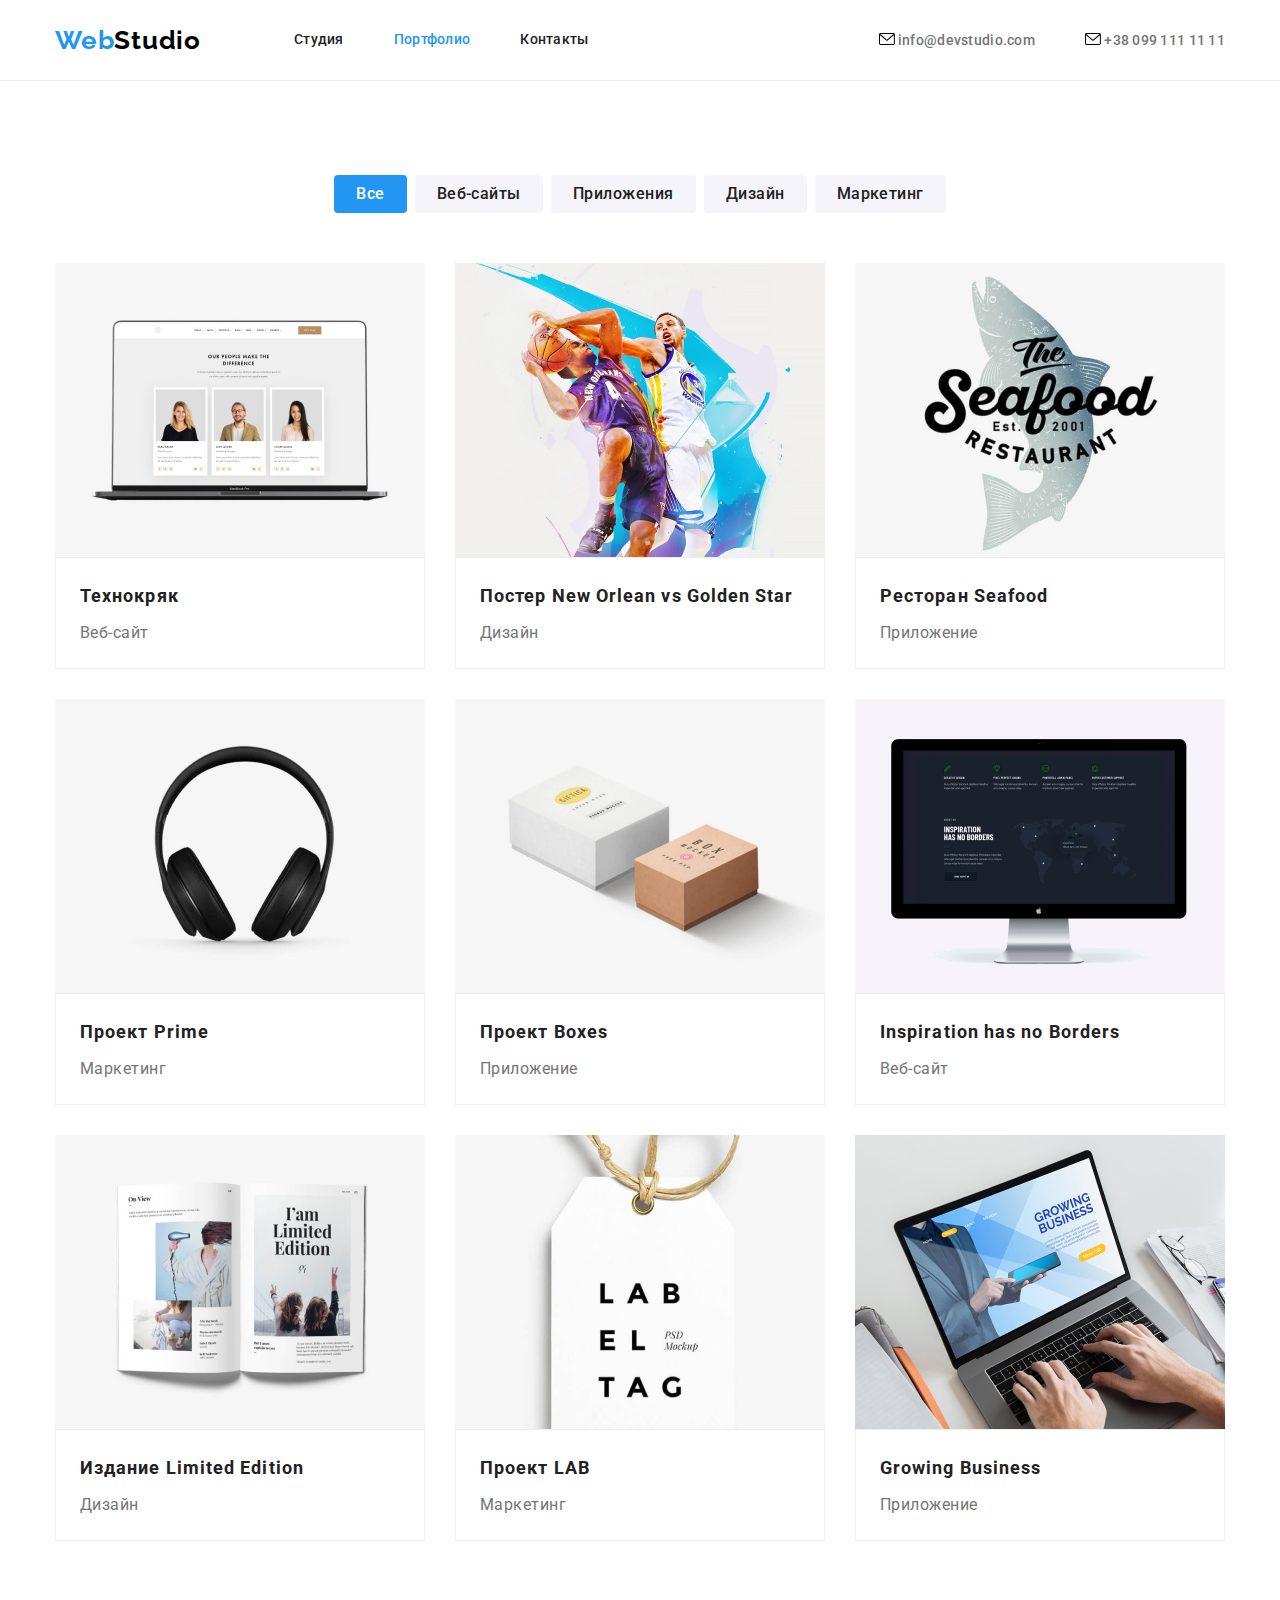
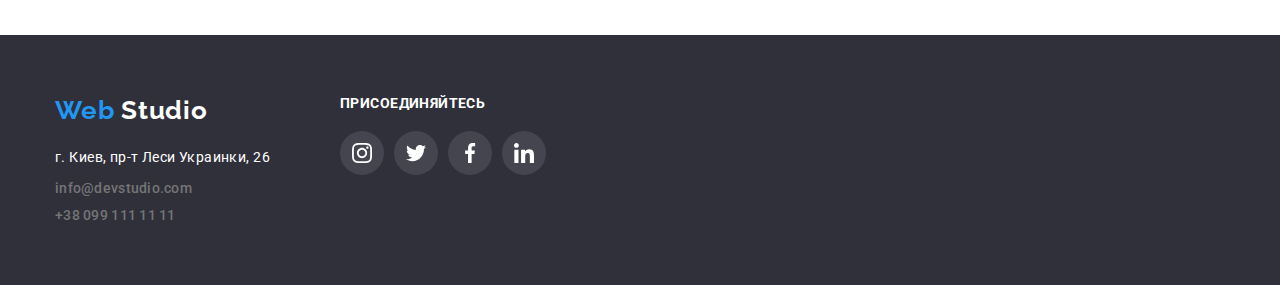
==== portfolio.html @ 6aa07614 "hw4" ====
<!DOCTYPE html>
<html lang="ru">
  <head>
    <!-- METAs -->
    <meta charset="UTF-8" />
    <meta http-equiv="X-UA-Compatible" content="IE=edge" />
    <meta name="viewport" content="width=device-width, initial-scale=1.0" />
    <!-- TITLE -->
    <title>portfolio | home_work2</title>
    <!-- FONTs -->
    <link rel="preconnect" href="https://fonts.googleapis.com" />
    <link rel="preconnect" href="https://fonts.gstatic.com" crossorigin />
    <link
      href="https://fonts.googleapis.com/css2?family=Raleway:wght@700&family=Roboto:wght@400;500;700;900&display=swap"
      rel="stylesheet"
    />
    <!-- Normalize -->
    <link
      rel="stylesheet"
      href="https://cdnjs.cloudflare.com/ajax/libs/modern-normalize/1.1.0/modern-normalize.css"
      integrity="sha512-Y0MM+V6ymRKN2zStTqzQ227DWhhp4Mzdo6gnlRnuaNCbc+YN/ZH0sBCLTM4M0oSy9c9VKiCvd4Jk44aCLrNS5Q=="
      crossorigin="anonymous"
      referrerpolicy="no-referrer"
    />
    <!-- STYLEs -->
    <link rel="stylesheet" href="css/styles.css" />
  </head>
  <body>
    <!--Самая высокая шапка-->
    <header class="header">
      <div class="container header-container">
        <a class="main_logo_web link" href="index.html">
          Web<span class="dark-logo">Studio</span>
        </a>

        <nav class="menu_nav">
          <ul class="menu-list">
            <li class="menu-item">
              <a class="menu_link link" href="index.html">Студия</a>
            </li>
            <li class="menu-item">
              <a class="menu_link active-port link" href="portfolio.html">Портфолио</a>
            </li>
            <li class="menu-item">
              <a class="menu_link link" href="#">Контакты</a>
            </li>
          </ul>
        </nav>
        <ul class="contacts-list">
          <li class="contacts-item">
            <a class="menu_contacts link" href="mailto:info@devstudio.com">
              <svg class="mail-icon"width="16" height="12">
                <use href="./images/icons.svg#envelope"></use>
              </svg>
              info@devstudio.com
            </a>
          </li>
          <li class="contacts-item">
            <a class="menu_contacts link" href="tel:+380991111111">
              <svg class="phone-icon"width="16" height="12">
                <use href="./images/icons.svg#envelope"></use>
              </svg>
              +38 099 111 11 11
            </a>
          </li>
        </ul>
      </div>
    </header>
    <section class="section">
      <div class="container">
        <ul class="button-menu">
          <li class="button-item">
            <button class="button-portfolio active-port-button" type="button">Все</button>
          </li>
          <li class="button-item">
            <button class="button-portfolio" type="button">Веб-сайты</button>
          </li>
          <li class="button-item">
            <button class="button-portfolio" type="button">Приложения</button>
          </li>
          <li class="button-item">
            <button class="button-portfolio" type="button">Дизайн</button>
          </li>
          <li class="button-item">
            <button class="button-portfolio" type="button">Маркетинг</button>
          </li>
        </ul>

        <ul class="port-img-list">
          <li class="port-img-item">
            <img
              class="portfolio_img"
              src="./images/portfolio/potfolio1.jpg"
              width="370"
              alt="Веб-сайт"
            />
            <div class="port-img-wrapper">
              <h3 class="portfolio_site_title">Технокряк</h3>
              <p class="portfolio_site_theme">Веб-сайт</p>
            </div>
          </li>
          <li class="port-img-item">
            <img
              class="portfolio_img"
              src="./images/portfolio/potfolio2.jpg"
              width="370"
              alt="Дизайн"
            />
            <div class="port-img-wrapper">
              <h3 class="portfolio_site_title">
                Постер New Orlean vs Golden Star
              </h3>
              <p class="portfolio_site_theme">Дизайн</p>
            </div>
          </li>
          <li class="port-img-item">
            <img
              class="portfolio_img"
              src="./images/portfolio/potfolio3.jpg"
              width="370"
              alt="Приложение"
            />
            <div class="port-img-wrapper">
              <h3 class="portfolio_site_title">Ресторан Seafood</h3>
              <p class="portfolio_site_theme">Приложение</p>
            </div>
          </li>

          <li class="port-img-item">
            <img
              class="portfolio_img"
              src="./images/portfolio/potfolio4.jpg"
              width="370"
              alt="Маркетинг"
            />
            <div class="port-img-wrapper">
              <h3 class="portfolio_site_title">Проект Prime</h3>
              <p class="portfolio_site_theme">Маркетинг</p>
            </div>
          </li>
          <li class="port-img-item">
            <img
              class="portfolio_img"
              src="./images/portfolio/potfolio5.jpg"
              width="370"
              alt="Приложение"
            />
            <div class="port-img-wrapper">
              <h3 class="portfolio_site_title">Проект Boxes</h3>
              <p class="portfolio_site_theme">Приложение</p>
            </div>
          </li>
          <li class="port-img-item">
            <img
              class="portfolio_img"
              src="./images/portfolio/potfolio6.jpg"
              width="370"
              alt="Веб-сайт"
            />
            <div class="port-img-wrapper">
              <h3 class="portfolio_site_title">Inspiration has no Borders</h3>
              <p class="portfolio_site_theme">Веб-сайт</p>
            </div>
          </li>
          <li class="port-img-item">
            <img
              class="portfolio_img"
              src="./images/portfolio/potfolio7.jpg"
              alt="Дизайн"
            />
            <div class="port-img-wrapper">
              <h3 class="portfolio_site_title">Издание Limited Edition</h3>
              <p class="portfolio_site_theme">Дизайн</p>
            </div>
          </li>
          <li class="port-img-item">
            <img
              class="portfolio_img"
              src="./images/portfolio/potfolio8.jpg"
              width="370"
              alt="Маркетинг"
            />
            <div class="port-img-wrapper">
              <h3 class="portfolio_site_title">Проект LAB</h3>
              <p class="portfolio_site_theme">Маркетинг</p>
            </div>
          </li>
          <li class="port-img-item">
            <img
              class="portfolio_img"
              src="./images/portfolio/potfolio9.jpg"
              width="370"
              alt="Приложение"
            />
            <div class="port-img-wrapper">
              <h3 class="portfolio_site_title">Growing Business</h3>
              <p class="portfolio_site_theme">Приложение</p>
            </div>
          </li>
        </ul>
      </div>
    </section>

    <footer class="footer">
      <div class="container footer-container">
        <!-- footer address -->
        <div class="footer-address">
          <a class="logo-web-footer link" href="index.html">
            Web
            <span class="footer-logo"> Studio </span>
            <!-- will be picture -->
          </a>
          <address class="address">г. Киев, пр-т Леси Украинки, 26</address>

          <ul>
            <li class="footer-cont-botton">
              <a class="footer-contacts link" href="mailto:info@devstudio.com">
                info@devstudio.com
              </a>
            </li>
            <li class="footer-cont-botton">
              <a class="footer-contacts link" href="tel:+380991111111">
                +38 099 111 11 11
              </a>
            </li>
          </ul>
        </div>

        <!-- footer socials -->
        <div class="footer-wrapper">
          <h2 class="footer-title">присоединяйтесь</h2>
          <ul class="footer-list socials">
            <li class="socials-item">
              <a class="socials-link" href="">
                <svg class="socials-icon" width="20" height="20">
                  <use href="./images/icons.svg#instagram"></use>
                </svg>
              </a>
            </li>
            <li class="socials-item">
              <a class="socials-link" href="">
                <svg class="socials-icon" width="20" height="20">
                  <use href="./images/icons.svg#twitter"></use>
                </svg>
              </a>
            </li>
            <li class="socials-item">
              <a class="socials-link" href="">
                <svg class="socials-icon" width="20" height="20">
                  <use href="./images/icons.svg#facebook"></use>
                </svg>
              </a>
            </li>
            <li class="socials-item">
              <a class="socials-link" href="">
                <svg class="socials-icon" width="20" height="20">
                  <use href="./images/icons.svg#linkedin"></use>
                </svg>
              </a>
            </li>
          </ul>
        </div>
      </div>
    </footer>
  </body>
</html>
---- css/styles.css ----
body {
  font-family: "Roboto", sans-serif;
  color: #212121;
}

/* Глобальний сброс свойств css */
ul {
  padding: 0;
  margin: 0;
  list-style: none;
}
h1,
h2,
h3,
h4,
h5,
h6,
p {
  margin: 0;
}

.link {
  text-decoration: none;
  color: currentColor;
}
.section {
  padding: 94px 0;
}

.container {
  width: 1200px;
  margin-left: auto;
  margin-right: auto;
  padding-left: 15px;
  padding-right: 15px;

  /* background-color: orange; */
}
/* section {
  outline: 1px solid red;
} */

/* Header section */
.header {
  border-bottom: 1px solid #ececec;
}
.header-container {
  display: flex;
  align-items: center;
}

.main_logo_web {
  color: #2196f3;
  font-family: "Raleway";
  font-weight: 700;
  font-size: 26px;
  line-height: 1.19;
  letter-spacing: 0.03em;
  margin-right: 93px;
}
.active-studio.link {
  color: #2196f3;
}

.menu_nav {
  margin-right: auto;
}

.menu-list {
  display: flex;
}
.menu-item {
  margin-right: 50px;
}
.menu-item:last-child {
  margin-right: 0;
}
.menu_link {
  font-weight: 500;
  font-size: 14px;
  line-height: 1.14;
  letter-spacing: 0.02em;
  color: #212121;
  display: block;
  padding-top: 32px;
  padding-bottom: 32px;
}
.contacts-list {
  display: flex;
  align-items: center;
}
.contacts-item {
  margin-right: 50px;
}
.contacts-item:last-child {
  margin-right: 0;
}
.menu_contacts {
  font-weight: 500;
  font-size: 14px;
  line-height: 1.14;
  letter-spacing: 0.02em;
  color: #757575;
}

.menu_contacts:hover {
  color: #2196f3;
  font-weight: 500;
}

.footer-logo {
  color: #2196f3;
  font-family: "Raleway";
  font-weight: 700;
  font-size: 26px;
  line-height: 1.19;
  letter-spacing: 0.03em;
}

.dark-logo {
  color: #000000;
}
.footer-logo {
  color: #ffffff;
}

/* Шапка */
.banner-section {
  background-image: url(../images/banner/bgi.jpg);
  background-repeat: no-repeat;
  padding: 200px 0;
  background-position: center;
  /* background-size: cover; */
}

/* Шапка */
/* Эффективные решения для вашего бизнеса */
.banner_h1 {
  /* H1 square*/
  /* text in H1 */
  font-weight: 900;
  font-size: 44px;
  line-height: 1.36;
  letter-spacing: 0.06em;
  text-transform: uppercase;
  color: #ffffff;
  width: 696px;
  margin: 0 auto;
  text-align: center;
  margin-bottom: 40px;
}

.banner_button {
  background: #2196f3;
  box-shadow: 0px 4px 4px #00000026;
  border-radius: 4px;
  font-family: inherit;
  font-weight: 700;
  line-height: 30px;
  letter-spacing: 0.06em;
  color: #ffffff;
  cursor: pointer;
  width: 200px;
  height: 50px;
  display: block;
  margin-left: auto;
  margin-right: auto;
  border: none;
}
/* Особенности */
.info {
  background-color: white;
  padding-bottom: 0px;
}
.info-list {
  display: flex;
}
.info-items {
  margin-right: 30px;
  width: 270px;
}
.info-items:last-child {
  margin-right: 0;
}

.info_h2_font {
  color: #212121;
  font-size: 14px;
  font-weight: 700;
  letter-spacing: 0.03em;
  line-height: 1.14;
  text-transform: uppercase;
  margin-bottom: 10px;
}

.info_p {
  font-size: 14px;
  line-height: 1.71;
  letter-spacing: 0.03em;
  color: #757575;
}

/* Чем мы занимаемся */
.business_section {
  background-color: #ffffff;
}

.business_h2 {
  font-weight: 700;
  font-size: 36px;
  line-height: 1.16;
  letter-spacing: 0.03em;
  color: #212121;
  text-align: center;
  margin-bottom: 50px;
}
.business-list {
  display: flex;
}
.business-item {
  margin-right: 30px;
}
.business-item:last-child {
  margin-right: 0;
}
.business_img {
  width: 370px;
  height: 294px;
}

/* Наша команда */
.team_section {
  background-color: #f5f4fa;
}
.team-list {
  display: flex;
}
.team-info {
  margin-right: 30px;
  text-align: center;
  background-color: #fff;
}
.team-info:last-child {
  margin-right: 0;
}
.team_h2 {
  font-weight: 700;
  font-size: 36px;
  line-height: 1.16;
  letter-spacing: 0.03em;
  color: #212121;
  text-align: center;
  margin-bottom: 50px;
}
.team-wrapper {
  padding: 30px 0;
}
.team-socials-icon {
  margin-top: 16px;
}
.socials {
  display: flex;
  align-items: center;
  justify-content: center;
  gap: 10px;
}
.socials-link-team {
  display: flex;
  align-items: center;
  justify-content: center;
  width: 100%;
  height: 100%;
  border-radius: 50%;
  color: white;
  background: rgba(255, 255, 255, 0.1);
}
.socials-link-team:hover {
  color: #fff;
  background-color: #2196f3;
}

.name {
  font-weight: 500;
  line-height: 19px;
  letter-spacing: 0.03em;
  color: #212121;
  margin-bottom: 10px;
}

.position {
  line-height: 19px;
  letter-spacing: 0.03em;
  color: #757575;
}

img {
  display: block;
}
/* Постоянные клинты */
.last_h2_font {
  font-weight: 700;
  font-size: 36px;
  line-height: 42px;
  text-align: center;
  letter-spacing: 0.03em;
  fill: none;
  color: #212121;
}

/* Подвал */
.footer {
  background-color: #2f303a;
  padding-top: 60px;
  padding-bottom: 60px;
}
.footer-container {
  display: flex;
}
.footer-address {
  margin-right: 70px;
}
/* .footer-body {
} */
.address {
  font-style: normal;
  font-size: 14px;
  line-height: 1.71;
  letter-spacing: 0.03em;
  color: #ffffff;
  margin-bottom: 9px;
}
.logo-web-footer {
  color: #2196f3;
  font-family: "Raleway";
  font-weight: 700;
  font-size: 26px;
  line-height: 1.19;
  letter-spacing: 0.03em;
  display: block;
  margin-bottom: 20px;
}
.footer-cont-botton {
  margin-bottom: 9px;
}
.footer-cont-botton:last-child {
  margin-bottom: 0;
}
.footer-cont-botton :hover {
  color: #2196f3;
  font-weight: 500;
}
.footer-contacts {
  font-weight: 500;
  font-size: 14px;
  line-height: 1.14;
  letter-spacing: 0.02em;
  color: #757575;
}

.footer-title {
  font-weight: 700;
  font-size: 14px;
  line-height: calc(16 / 14);
  letter-spacing: 0.03em;
  text-transform: uppercase;
  color: #ffffff;
}

.socials {
  display: flex;
  align-items: center;
  justify-content: center;
  gap: 10px;
}
.socials-item {
  width: 44px;
  height: 44px;
}
.socials-link {
  display: flex;
  align-items: center;
  justify-content: center;
  width: 100%;
  height: 100%;
  border-radius: 50%;
  color: white;
  background: rgba(255, 255, 255, 0.1);
  margin-top: 20px;
  /* background-color: tomato; */

  /* outline: 1px solid red; */
}

.socials-link:hover,
.socials-link:focus {
  color: white;
  background: #2196f3;
}

.socials-icon {
  fill: currentColor;
}

/* .footer-contacts:last-child{padding-bottom: 0px;} */

/* PORTFOLIO */

.portfolio_site_title {
  font-weight: 700;
  font-size: 18px;
  line-height: 2;
  letter-spacing: 0.06em;
  color: #212121;
  margin-bottom: 4px;
}

.portfolio_site_theme {
  line-height: 30px;
  letter-spacing: 0.03em;
  color: #757575;
}
.active-port {
  color: #2196f3;
}
.menu_link:hover {
  color: #2196f3;
  font-weight: 500;
}

.button-portfolio {
  padding: 6px 22px;
  font-weight: 500;
  font-size: 16px;
  line-height: 1.62;
  letter-spacing: 0.03em;
  color: #212121;
  background: #f5f4fa;
  border-radius: 4px;
  border: none;
  cursor: pointer;
}
.button-portfolio.active-port-button {
  color: white;
  background: #2196f3;
}
.button-portfolio.:hover {
  color: white;
  background: #2196f3;
}
.button-menu {
  display: flex;
  align-items: center;
  justify-content: center;
  margin-bottom: 50px;
}
.button-item {
  margin-right: 8px;
}
.button-item:last-child {
  margin-right: 0;
}

.port-img-list {
  display: flex;
  flex-wrap: wrap;
  gap: 30px;
}
.port-img-item {
  width: 370px;
}
.port-img-wrapper {
  padding: 20px 24px;
  border-top: none;
  border: 1px solid #eeeeee;
}

/* test */
.stable-list{
  display: flex;
  align-items: center;
  justify-content: center;
  margin-top: 50px;
  gap: 30px;
 } 
.stable-icon{
  width: 170px;
  height: 92px;
}
.stable-link:hover,:focus{
  color: #2196f3;
}


.info-icons-list{
  display: flex;
  align-items: center;
  justify-content: center;
}
.info-icons-item{
  width: 270px;
  height: 120px;
  margin-bottom: 30px;
  gap: 30px;
}
.info-link{width: 70px;height: 70px;}
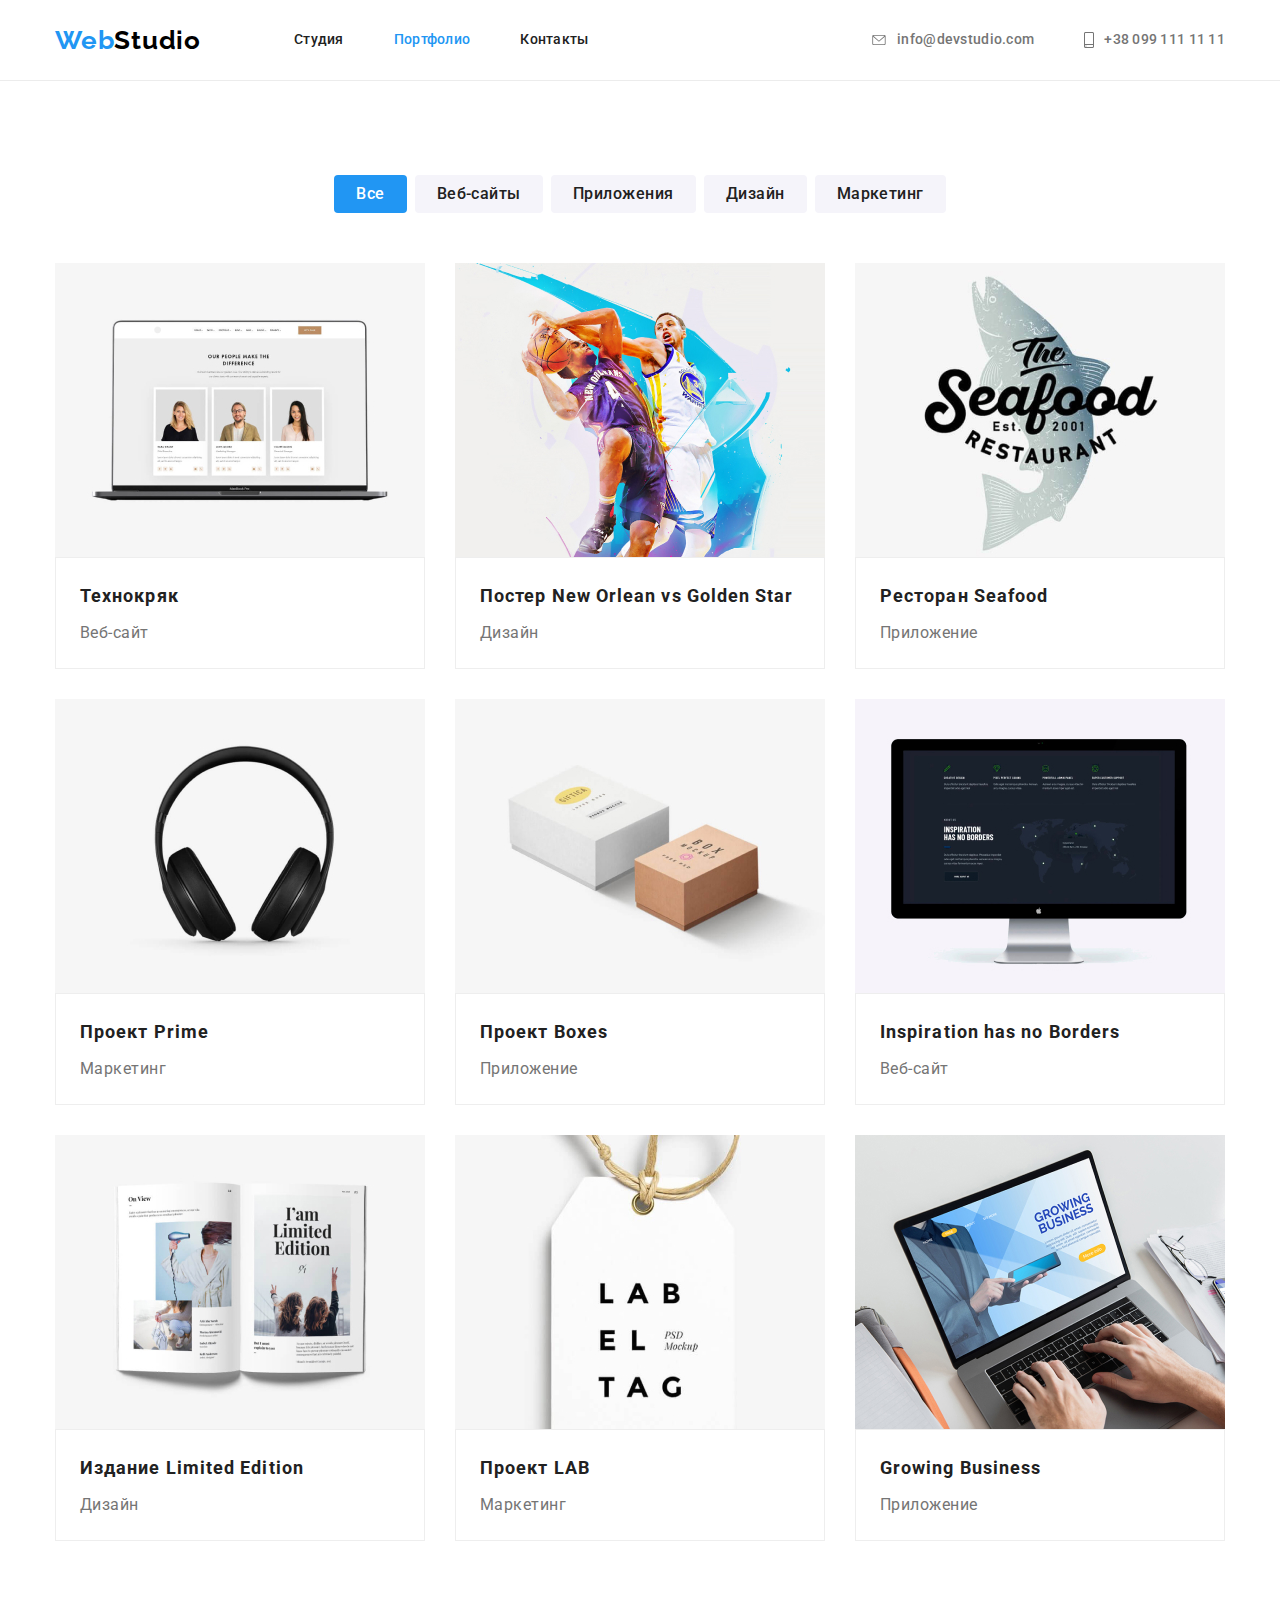
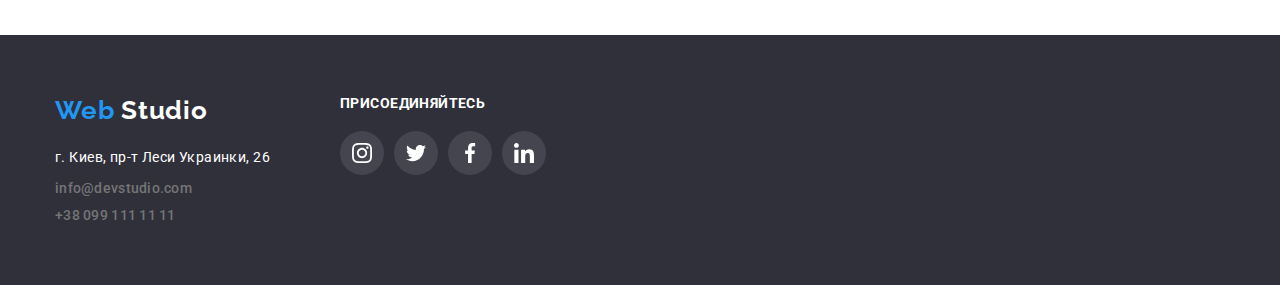
==== commit 21a42886: "fix hw4" ====
--- a/portfolio.html
+++ b/portfolio.html
@@ -49,7 +49,7 @@
         <ul class="contacts-list">
           <li class="contacts-item">
             <a class="menu_contacts link" href="mailto:info@devstudio.com">
-              <svg class="mail-icon"width="16" height="12">
+              <svg class="mail-icon"width="16" height="10">
                 <use href="./images/icons.svg#envelope"></use>
               </svg>
               info@devstudio.com
@@ -57,8 +57,8 @@
           </li>
           <li class="contacts-item">
             <a class="menu_contacts link" href="tel:+380991111111">
-              <svg class="phone-icon"width="16" height="12">
-                <use href="./images/icons.svg#envelope"></use>
+              <svg class="phone-icon"width="10" height="16">
+                <use href="./images/icons.svg#smartphone"></use>
               </svg>
               +38 099 111 11 11
             </a>
--- a/css/styles.css
+++ b/css/styles.css
@@ -95,11 +95,21 @@
 .contacts-item:last-child {
   margin-right: 0;
 }
+
+.mail-icon {
+  fill: currentColor;
+}
+.phone-icon {
+  fill: currentColor;
+}
 .menu_contacts {
+  display: flex;
   font-weight: 500;
   font-size: 14px;
   line-height: 1.14;
   letter-spacing: 0.02em;
+  align-items: center;
+  gap: 10px;
   color: #757575;
 }
 
@@ -126,10 +136,17 @@
 
 /* Шапка */
 .banner-section {
-  background-image: url(../images/banner/bgi.jpg);
+  background-image: linear-gradient(
+      rgba(47, 48, 58, 0.4),
+      rgba(47, 48, 58, 0.4)
+    ),
+    url(../images/banner/bgi.jpg);
   background-repeat: no-repeat;
   padding: 200px 0;
   background-position: center;
+
+  height: 600px;
+
   /* background-size: cover; */
 }
 
@@ -239,6 +256,9 @@
   margin-right: 30px;
   text-align: center;
   background-color: #fff;
+  box-shadow: 0px 1px 3px rgba(0, 0, 0, 0.12), 0px 1px 1px rgba(0, 0, 0, 0.14),
+    0px 2px 1px rgba(0, 0, 0, 0.2);
+  border-radius: 0px 0px 4px 4px;
 }
 .team-info:last-child {
   margin-right: 0;
@@ -255,15 +275,23 @@
 .team-wrapper {
   padding: 30px 0;
 }
+.team-socials-list {
+  margin-top: 16px;
+}
+.team-socials-item {
+  width: 44px;
+  height: 44px;
+}
+.socials {
+  display: flex;
+  align-items: center;
+  justify-content: center;
+  gap: 10px;
+}
 .team-socials-icon {
-  margin-top: 16px;
-}
-.socials {
-  display: flex;
-  align-items: center;
-  justify-content: center;
-  gap: 10px;
-}
+  fill: currentColor;
+}
+
 .socials-link-team {
   display: flex;
   align-items: center;
@@ -271,8 +299,7 @@
   width: 100%;
   height: 100%;
   border-radius: 50%;
-  color: white;
-  background: rgba(255, 255, 255, 0.1);
+  color: #afb1b8;
 }
 .socials-link-team:hover {
   color: #fff;
@@ -468,38 +495,77 @@
 .port-img-item {
   width: 370px;
 }
+
+.port-img-item:hover {
+  box-shadow: 0px 1px 1px rgba(0, 0, 0, 0.12), 0px 4px 4px rgba(0, 0, 0, 0.06),
+    1px 4px 6px rgba(0, 0, 0, 0.16);
+}
 .port-img-wrapper {
   padding: 20px 24px;
   border-top: none;
   border: 1px solid #eeeeee;
 }
-
-/* test */
-.stable-list{
+.info-icon {
+  width: 70px;
+  height: 70px;
+}
+.info-box {
+  display: flex;
+  align-items: center;
+  justify-content: center;
+  width: 270px;
+  height: 120px;
+  background: #f5f4fa;
+  border-radius: 4px;
+  margin-bottom: 30px;
+}
+
+.stable-list {
   display: flex;
   align-items: center;
   justify-content: center;
   margin-top: 50px;
   gap: 30px;
- } 
-.stable-icon{
+}
+.stable-item {
   width: 170px;
   height: 92px;
 }
-.stable-link:hover,:focus{
-  color: #2196f3;
-}
-
-
-.info-icons-list{
-  display: flex;
-  align-items: center;
-  justify-content: center;
-}
-.info-icons-item{
+.stable-icon {
+  width: 106px;
+  height: 60px;
+  fill: currentColor;
+}
+.stable-link {
+  display: flex;
+  align-items: center;
+  justify-content: center;
+  width: 100%;
+  height: 100%;
+  border: 1px solid #afb1b8;
+  border-radius: 4px;
+  color: #afb1b8;
+}
+.stable-link:hover {
+  color: #2196f3;
+  border-color: #2196f3;
+}
+.stable-link:focus {
+  color: #2196f3;
+}
+
+.info-icons-list {
+  display: flex;
+  align-items: center;
+  justify-content: center;
+}
+.info-icons-item {
   width: 270px;
   height: 120px;
   margin-bottom: 30px;
   gap: 30px;
 }
-.info-link{width: 70px;height: 70px;}+.info-link {
+  width: 70px;
+  height: 70px;
+}
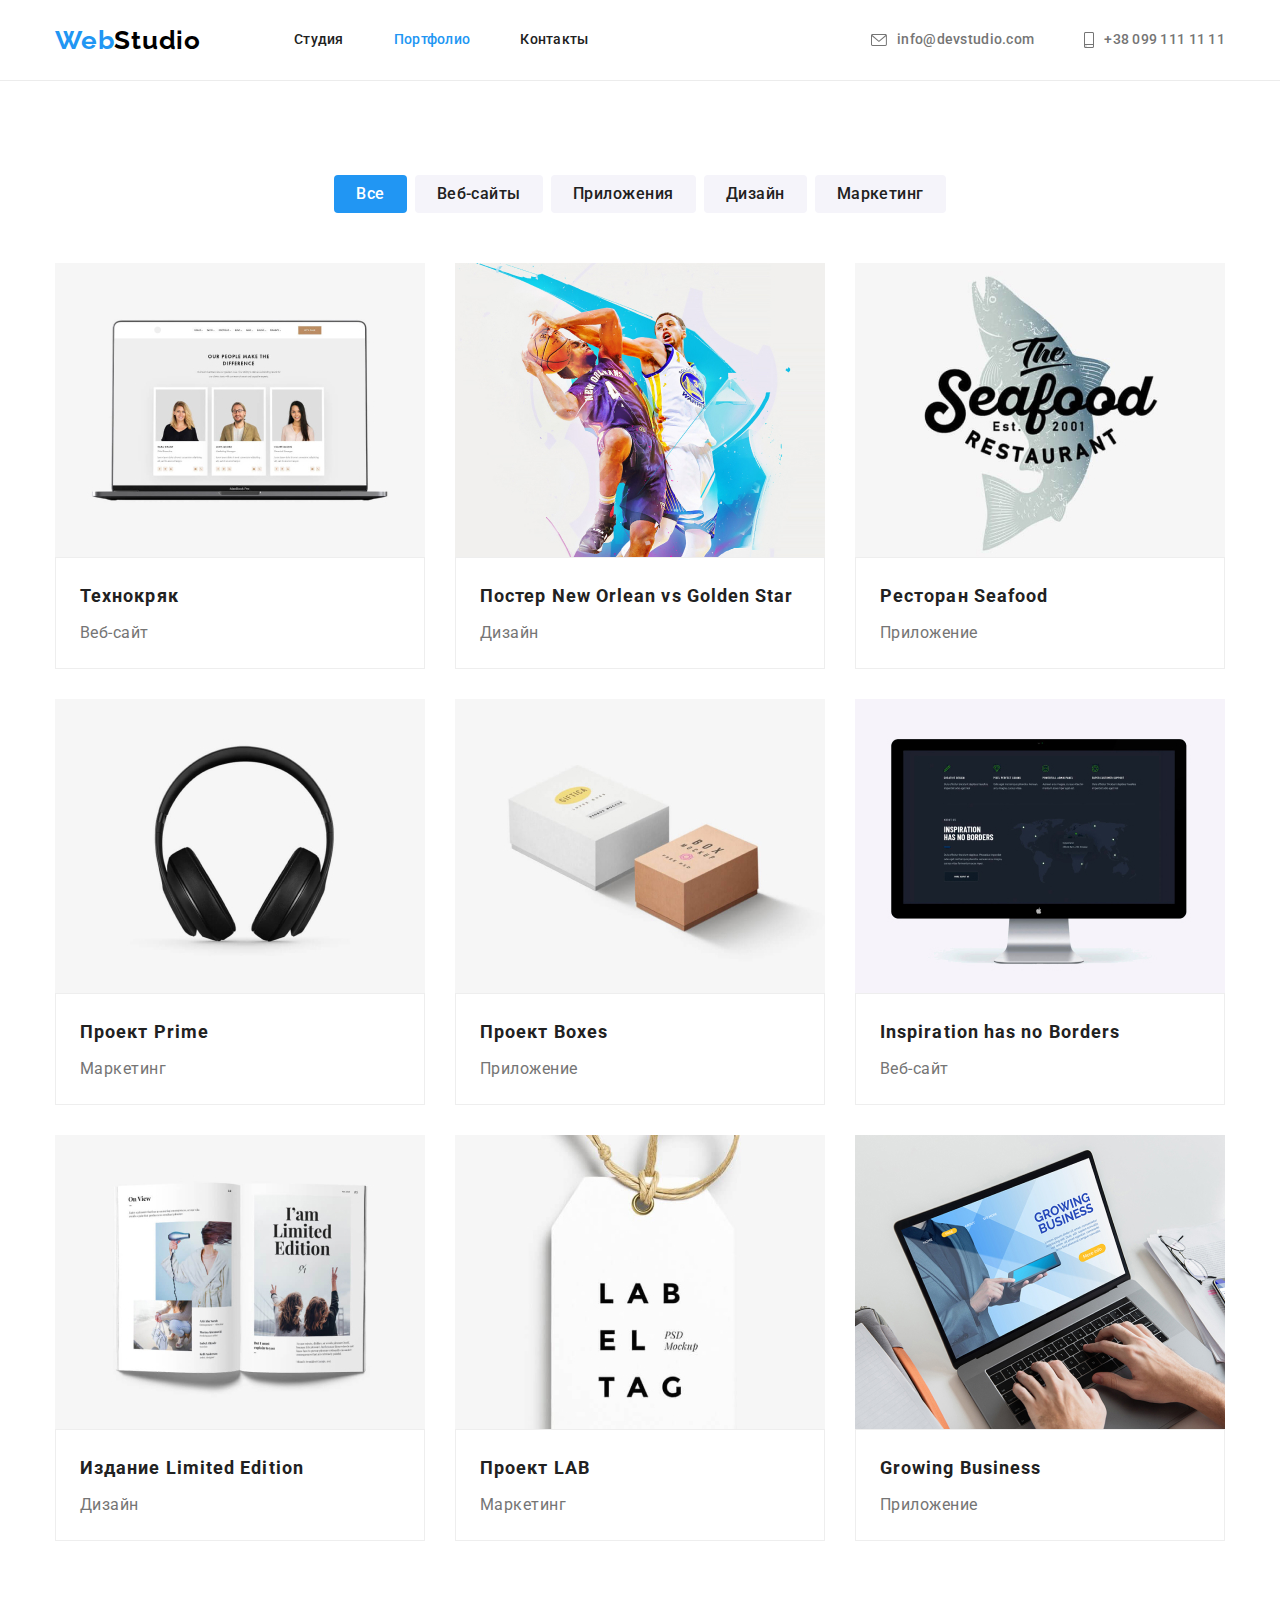
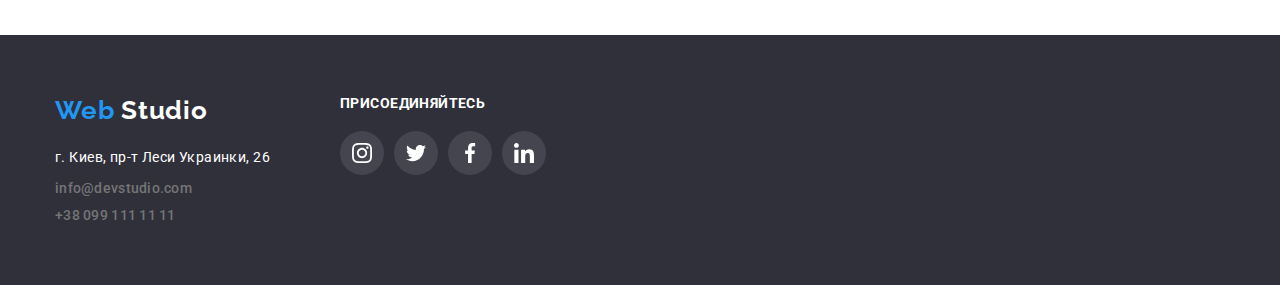
==== commit 81d22a39: "full fix" ====
--- a/portfolio.html
+++ b/portfolio.html
@@ -49,7 +49,7 @@
         <ul class="contacts-list">
           <li class="contacts-item">
             <a class="menu_contacts link" href="mailto:info@devstudio.com">
-              <svg class="mail-icon"width="16" height="10">
+              <svg class="mail-icon" width="16" height="12">
                 <use href="./images/icons.svg#envelope"></use>
               </svg>
               info@devstudio.com
@@ -57,7 +57,7 @@
           </li>
           <li class="contacts-item">
             <a class="menu_contacts link" href="tel:+380991111111">
-              <svg class="phone-icon"width="10" height="16">
+              <svg class="phone-icon" width="10" height="16">
                 <use href="./images/icons.svg#smartphone"></use>
               </svg>
               +38 099 111 11 11
--- a/css/styles.css
+++ b/css/styles.css
@@ -136,6 +136,8 @@
 
 /* Шапка */
 .banner-section {
+  margin: auto;
+  max-width: 1600px;
   background-image: linear-gradient(
       rgba(47, 48, 58, 0.4),
       rgba(47, 48, 58, 0.4)
@@ -144,10 +146,7 @@
   background-repeat: no-repeat;
   padding: 200px 0;
   background-position: center;
-
-  height: 600px;
-
-  /* background-size: cover; */
+  background-size: cover;
 }
 
 /* Шапка */
@@ -249,9 +248,11 @@
 .team_section {
   background-color: #f5f4fa;
 }
+
 .team-list {
   display: flex;
 }
+
 .team-info {
   margin-right: 30px;
   text-align: center;
@@ -470,9 +471,17 @@
   color: white;
   background: #2196f3;
 }
-.button-portfolio.:hover {
+.button-portfolio:hover {
   color: white;
   background: #2196f3;
+  box-shadow: 0px 3px 1px rgba(0, 0, 0, 0.1), 0px 1px 2px rgba(0, 0, 0, 0.08), 0px 2px 2px rgba(0, 0, 0, 0.12);
+border-radius: 4px;
+}
+.button-portfolio:focus {
+  color: white;
+  background: #2196f3;
+  box-shadow: 0px 3px 1px rgba(0, 0, 0, 0.1), 0px 1px 2px rgba(0, 0, 0, 0.08), 0px 2px 2px rgba(0, 0, 0, 0.12);
+border-radius: 4px;
 }
 .button-menu {
   display: flex;
